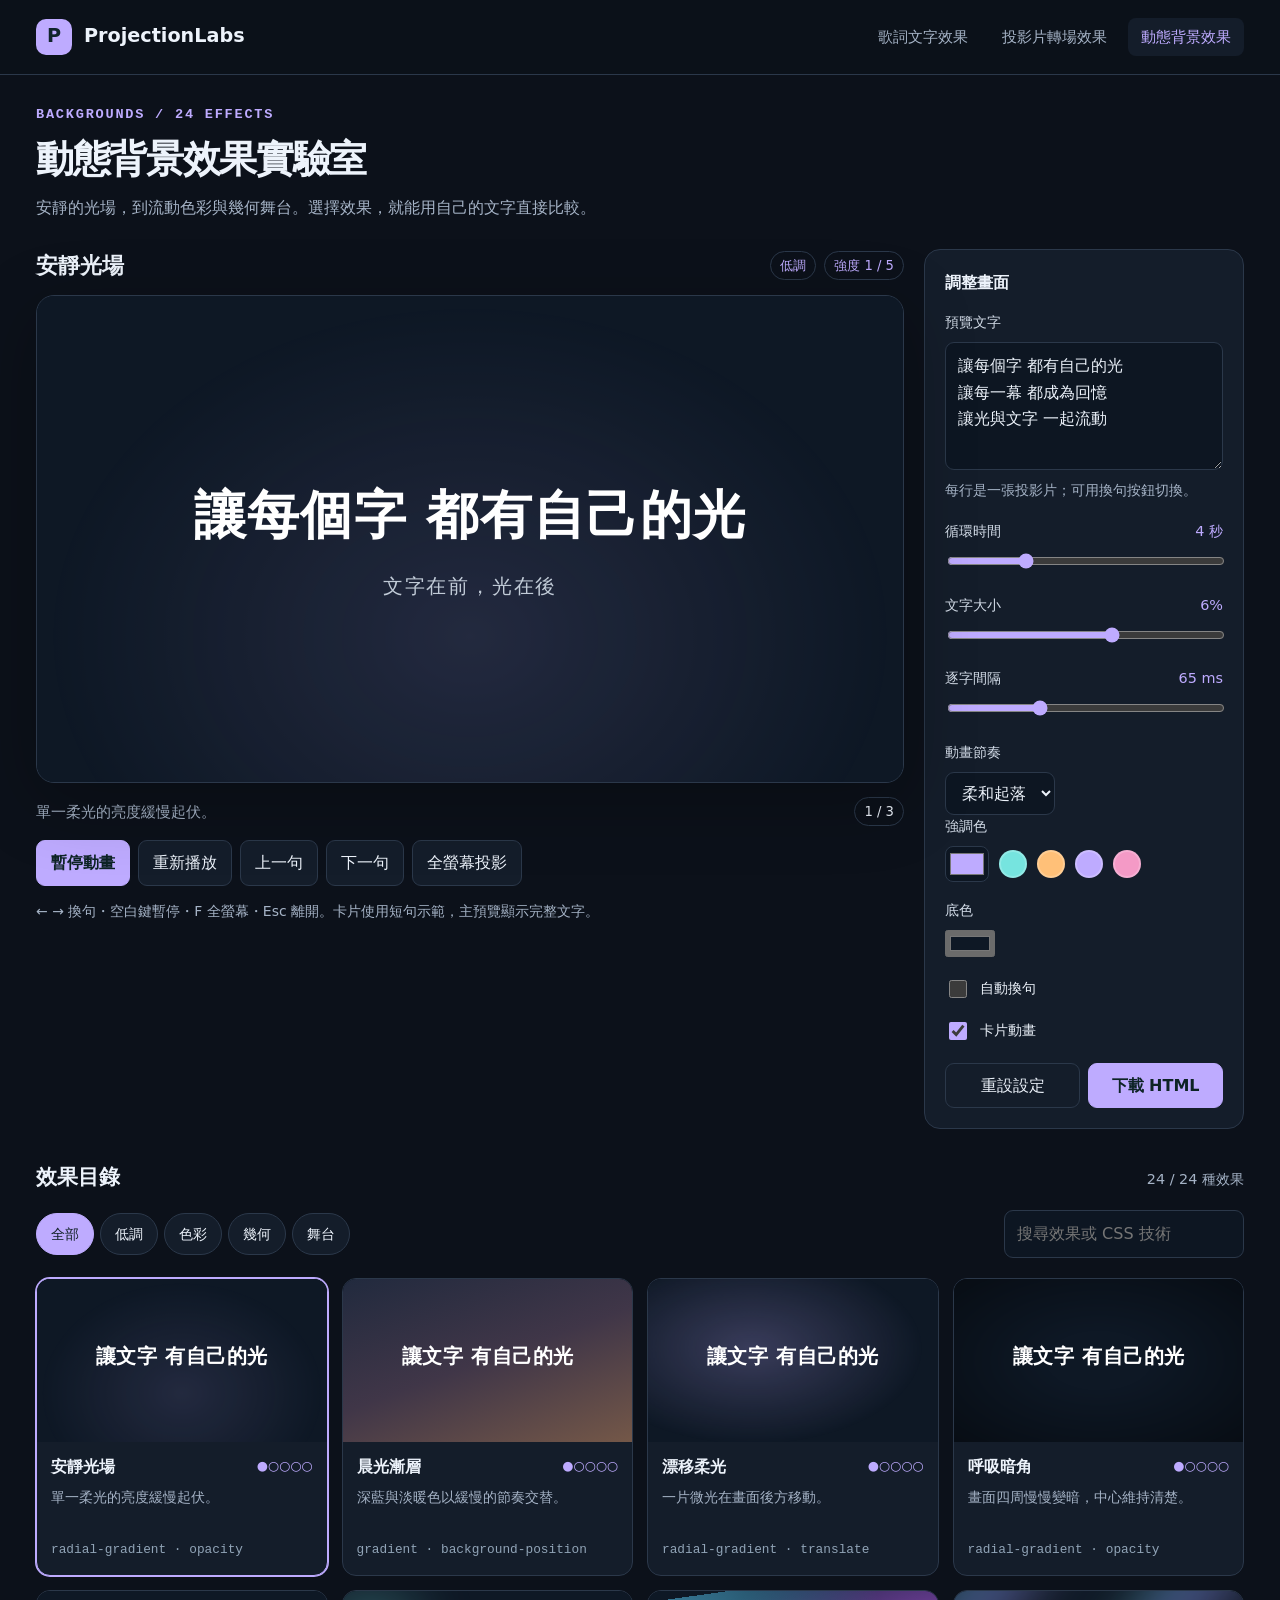
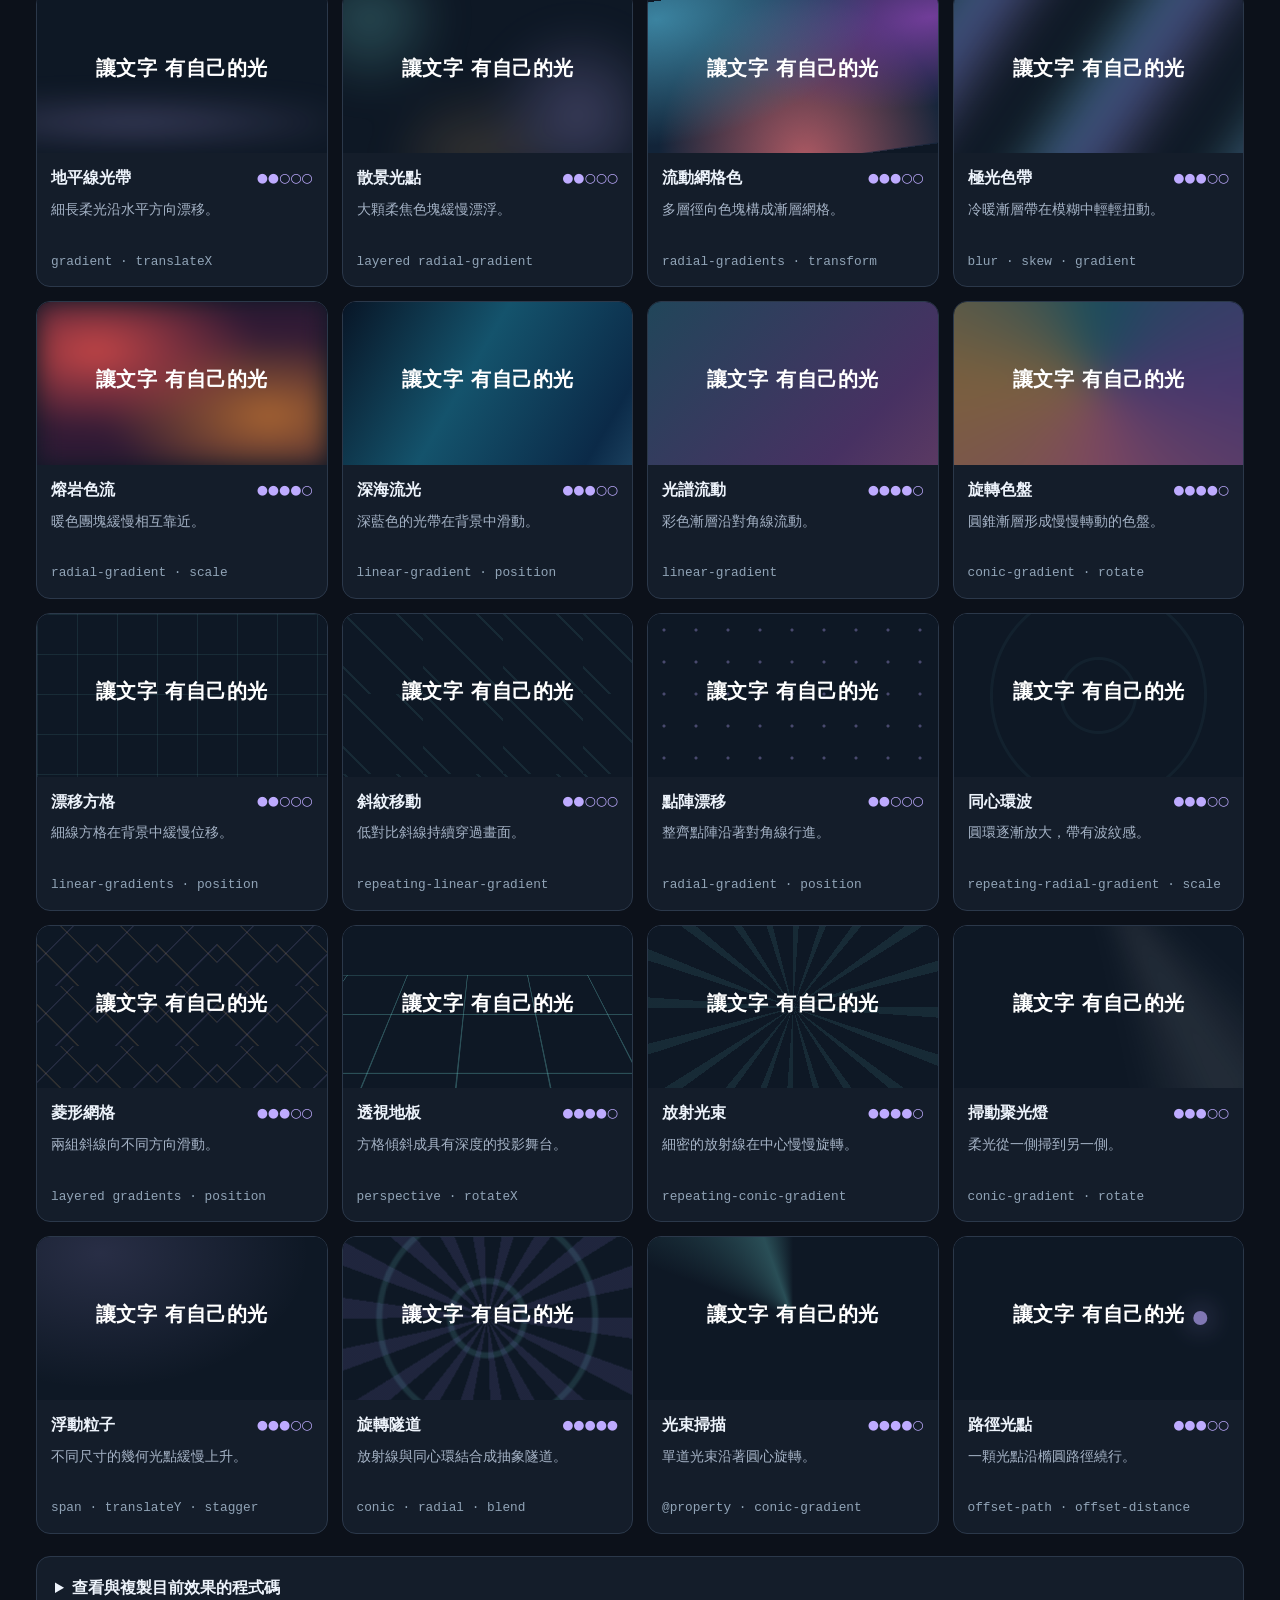
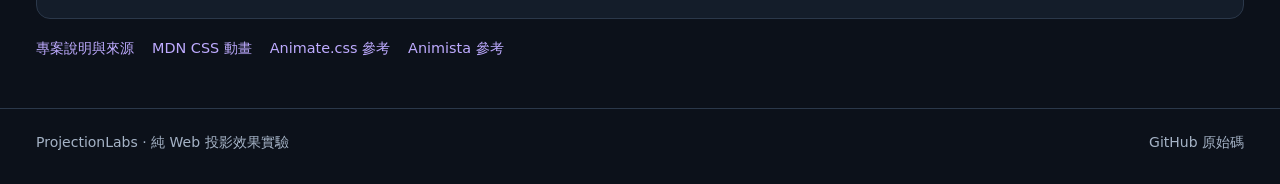
==== backgrounds/index.html @ 7e3eb034 "Add 96 Web projection effects across three independent labs" ====
<!doctype html>
<html lang="zh-Hant"><head><meta charset="utf-8"><meta name="viewport" content="width=device-width,initial-scale=1"><title>動態背景實驗室 · ProjectionLabs</title><meta name="description" content="24 種純 CSS 動態投影背景，從安靜光場、極光漸層，到透視網格、粒子與旋轉隧道。"><link rel="icon" type="image/svg+xml" href="../assets/favicon.svg"><link rel="stylesheet" href="../assets/lab.css"></head><body data-lab="backgrounds"><div id="app"></div><noscript><p>此實驗室需要啟用 JavaScript。<a href="../">回到實驗室入口</a></p></noscript><script type="module" src="../assets/lab.js"></script></body></html>
---- assets/lab.css ----
@import url('./theme.css');
.lab-layout{display:grid;grid-template-columns:minmax(0,1fr) 320px;gap:20px;align-items:start;margin-top:28px}.workbench{min-width:0}.stage{aspect-ratio:16/9;position:relative;border-radius:18px;overflow:hidden;border:1px solid var(--border);box-shadow:0 18px 70px #0004;background:#0e1825}.stage:fullscreen{width:100vw;height:100vh;aspect-ratio:auto;border:0;border-radius:0;display:grid;place-items:center;background:#05080d}.stage:fullscreen .scene{width:100%;height:100%;max-height:100vh}.stage:fullscreen .scene .words{font-size:clamp(1rem,var(--font-size,6cqw),8cqw)}.fullscreen-exit{display:none;position:absolute;right:20px;top:20px;z-index:10;background:#111a27cc;color:white;border:1px solid #667;padding:10px 15px;border-radius:10px}.stage:fullscreen .fullscreen-exit{display:block}.stage-top{display:flex;justify-content:space-between;gap:14px;align-items:center;margin-bottom:12px}.stage-top h2{margin:0;font-size:1.35rem}.stage-info{display:flex;gap:8px;align-items:center}.stage-info .badge{color:var(--accent)}.stage-caption{display:flex;justify-content:space-between;align-items:center;gap:12px;margin:14px 0}.stage-caption p{margin:0;color:var(--muted);font-size:.925rem}.stage-tools{display:flex;flex-wrap:wrap;gap:8px}.icon-btn{min-width:44px;padding:9px 12px;font-size:1rem}.settings{background:var(--panel);border:1px solid var(--border);border-radius:16px;padding:20px}.settings h2{font-size:1rem;margin:0 0 16px}.field{display:block;margin-top:17px}.field:first-of-type{margin-top:0}.field-label{display:flex;align-items:center;justify-content:space-between;gap:8px;margin-bottom:8px;font-size:.9rem;color:#d4dde9}.field-label output{color:var(--accent);font-variant-numeric:tabular-nums}.settings textarea{resize:vertical;min-height:120px;width:100%;line-height:1.65}.settings .hint{font-size:.875rem;margin:8px 0 0;color:var(--muted)}.color-row{display:flex;align-items:center;gap:10px}.color-row input[type=color]{width:44px;height:36px;padding:2px;border-radius:8px;background:var(--input);border:1px solid var(--border);cursor:pointer}.swatch{width:28px;height:28px;padding:0;border-radius:50%;border:2px solid #fff3;min-height:28px}.toggle-row{display:flex;gap:10px;align-items:center;font-size:.9rem;margin-top:18px}.toggle-row input{width:18px;height:18px;accent-color:var(--accent)}.settings-actions{display:flex;gap:8px;margin-top:20px;flex-wrap:wrap}.settings-actions button{flex:1;white-space:nowrap}.browser-note{color:#ffc078;font-size:.9rem;margin:8px 0}.browse{margin-top:32px}.browse-heading{display:flex;justify-content:space-between;align-items:baseline;gap:10px;margin-bottom:16px}.browse-heading h2{font-size:1.3rem;margin:0}.browse-heading p{color:var(--muted);margin:0;font-size:.9rem}.filter-row{display:flex;gap:12px;align-items:center;justify-content:space-between;flex-wrap:wrap;margin-bottom:20px}.categories{display:flex;gap:6px;flex-wrap:wrap}.category{border-radius:999px;padding:8px 14px;font-size:.9rem}.category[aria-pressed=true]{background:var(--accent);color:#102026;border-color:var(--accent)}.search{width:240px;max-width:100%}.effect-grid{display:grid;grid-template-columns:repeat(4,minmax(0,1fr));gap:14px}.effect-card{padding:0;text-align:left;overflow:hidden;border:1px solid var(--border);border-radius:14px;background:var(--panel);color:var(--text);cursor:pointer;transition:border-color .16s,transform .16s;min-width:0}.effect-card:hover{transform:translateY(-2px);border-color:#748093}.effect-card[aria-pressed=true]{border-color:var(--accent);box-shadow:0 0 0 1px var(--accent)}.mini-stage{aspect-ratio:16/9;overflow:hidden;position:relative;background:#0e1825}.card-body{padding:12px 14px 14px}.card-line{display:flex;align-items:center;justify-content:space-between;gap:8px}.card-line h3{font-size:1rem;margin:0}.intensity{font-size:.8rem;color:var(--accent);white-space:nowrap}.card-description{font-size:.875rem;color:var(--muted);line-height:1.65;min-height:2.9em;margin:7px 0 8px}.technique{font:400 .8rem/1.5 ui-monospace,monospace;color:#91a4b7;overflow-wrap:anywhere}.effect-card .scene{pointer-events:none}.empty{grid-column:1/-1;padding:40px;text-align:center;color:var(--muted);border:1px dashed var(--border);border-radius:14px}.export-panel{margin-top:22px;border:1px solid var(--border);border-radius:14px;background:var(--panel);padding:18px}.export-panel summary{cursor:pointer;font-size:1rem;font-weight:600}.export-panel p{color:var(--muted);font-size:.9rem;line-height:1.7}.export-panel pre{max-height:360px;overflow:auto;background:#080f19;padding:16px;border-radius:8px;font:400 .875rem/1.7 ui-monospace,monospace;white-space:pre-wrap;overflow-wrap:anywhere}.export-actions{display:flex;gap:8px;flex-wrap:wrap}.reference-links{display:flex;gap:18px;flex-wrap:wrap;margin-top:18px;font-size:.9rem}.shortcuts{font-size:.875rem;color:var(--muted);margin-top:14px;line-height:1.7}.paused .scene *,.paused .scene *::before,.paused .scene *::after{animation-play-state:paused!important}.scene.offscreen *,.scene.offscreen *::before,.scene.offscreen *::after{animation-play-state:paused!important}.toast{position:fixed;bottom:24px;left:50%;transform:translateX(-50%);background:#e4f9f5;color:#102b29;box-shadow:0 5px 30px #0005;border-radius:12px;padding:12px 20px;z-index:99;max-width:calc(100% - 32px);text-align:center}.gallery-static .mini-stage *,.gallery-static .mini-stage *::before,.gallery-static .mini-stage *::after{animation:none!important}.gallery-static .mini-stage .words,.gallery-static .mini-stage .char{opacity:1!important;transform:none!important;filter:none!important;clip-path:none!important;mask-image:none!important}.gallery-static .mini-stage .old{display:none}
@media(min-width:1500px){.effect-grid{grid-template-columns:repeat(5,minmax(0,1fr))}}
@media(max-width:1100px){.lab-layout{grid-template-columns:minmax(0,1fr) 280px}.effect-grid{grid-template-columns:repeat(3,minmax(0,1fr))}}
@media(max-width:800px){.lab-layout{grid-template-columns:1fr}.settings{display:grid;grid-template-columns:1fr 1fr;gap:0 20px}.settings h2,.settings .lyrics-field,.settings-actions,.settings .hint-wide{grid-column:1/-1}.field{margin-top:16px}.effect-grid{grid-template-columns:repeat(2,minmax(0,1fr))}.stage-caption{align-items:start;flex-direction:column}.stage-tools{width:100%}.search{width:100%}.filter-row{align-items:stretch}.stage-top{align-items:start}.stage-info{flex-wrap:wrap;justify-content:end}}
@media(max-width:420px){.effect-grid{gap:10px}.card-body{padding:10px}.card-description{display:none}.card-line{align-items:start;flex-direction:column;gap:4px}.settings{padding:16px;gap:0 12px}.stage-top h2{font-size:1.1rem}.stage-info .badge{font-size:.75rem}.category{padding:8px 11px}}
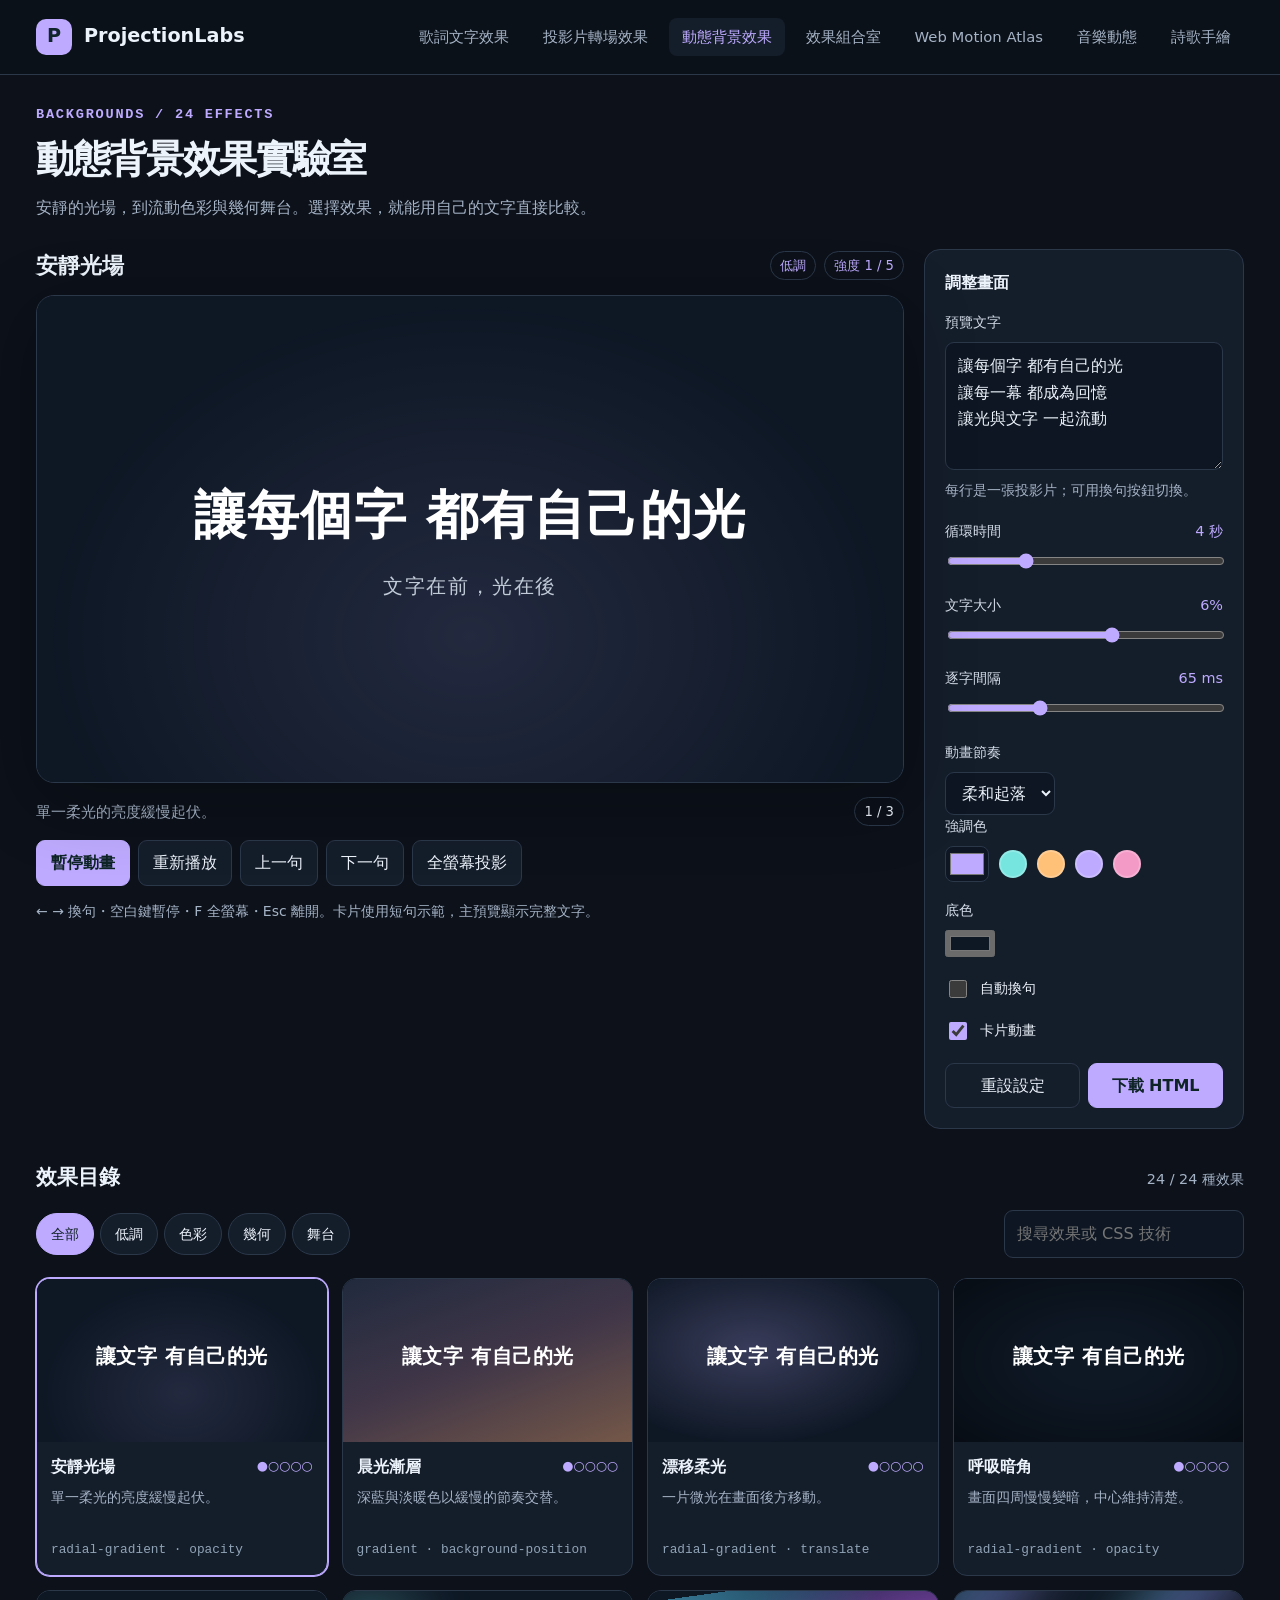
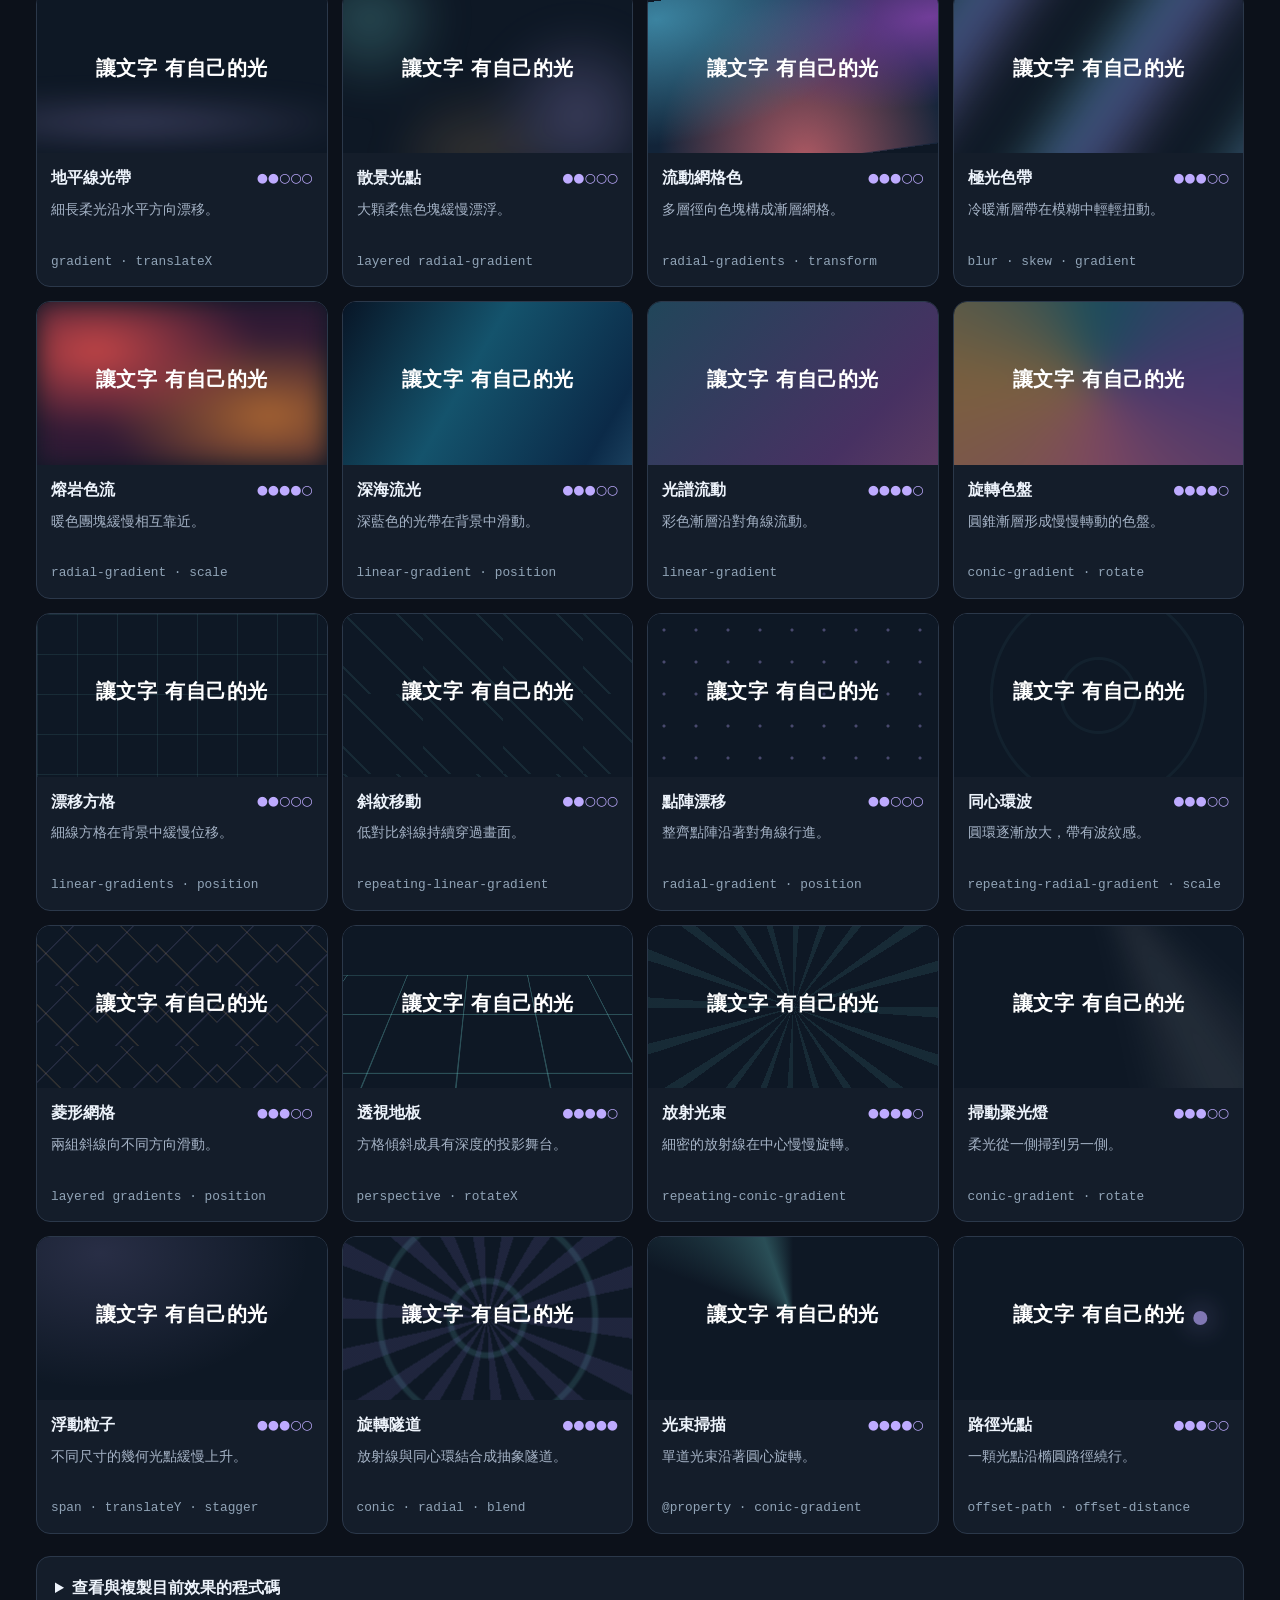
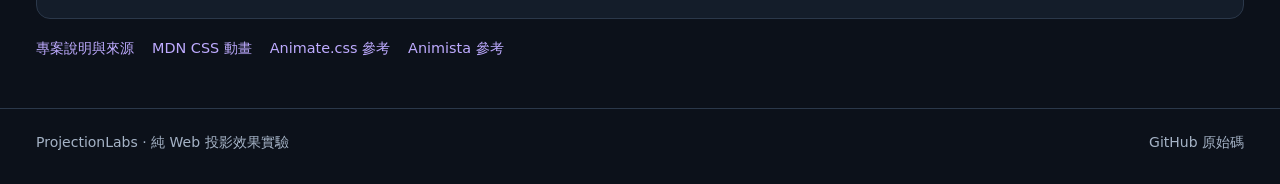
==== commit e4f31eab: "Migrate Motion Composer, Web Motion Atlas, music and ink-song labs; exclude FreeShow" ====
--- a/backgrounds/index.html
+++ b/backgrounds/index.html
@@ -1,2 +1,2 @@
 <!doctype html>
-<html lang="zh-Hant"><head><meta charset="utf-8"><meta name="viewport" content="width=device-width,initial-scale=1"><title>動態背景實驗室 · ProjectionLabs</title><meta name="description" content="24 種純 CSS 動態投影背景，從安靜光場、極光漸層，到透視網格、粒子與旋轉隧道。"><link rel="icon" type="image/svg+xml" href="../assets/favicon.svg"><link rel="stylesheet" href="../assets/lab.css"></head><body data-lab="backgrounds"><div id="app"></div><noscript><p>此實驗室需要啟用 JavaScript。<a href="../">回到實驗室入口</a></p></noscript><script type="module" src="../assets/lab.js"></script></body></html>
+<html lang="zh-Hant"><head><meta charset="utf-8"><meta name="viewport" content="width=device-width,initial-scale=1"><title>動態背景實驗室 · ProjectionLabs</title><meta name="description" content="24 種純 CSS 動態投影背景，從安靜光場、極光漸層，到透視網格、粒子與旋轉隧道。"><link rel="icon" type="image/svg+xml" href="../assets/favicon.svg"><link rel="stylesheet" href="../assets/lab.css?v=20261011-2"></head><body data-lab="backgrounds"><div id="app"></div><noscript><p>此實驗室需要啟用 JavaScript。<a href="../">回到實驗室入口</a></p></noscript><script type="module" src="../assets/lab.js?v=20261011-3"></script></body></html>
--- a/assets/lab.css
+++ b/assets/lab.css
@@ -1,5 +1,6 @@
 @import url('./theme.css');
 .lab-layout{display:grid;grid-template-columns:minmax(0,1fr) 320px;gap:20px;align-items:start;margin-top:28px}.workbench{min-width:0}.stage{aspect-ratio:16/9;position:relative;border-radius:18px;overflow:hidden;border:1px solid var(--border);box-shadow:0 18px 70px #0004;background:#0e1825}.stage:fullscreen{width:100vw;height:100vh;aspect-ratio:auto;border:0;border-radius:0;display:grid;place-items:center;background:#05080d}.stage:fullscreen .scene{width:100%;height:100%;max-height:100vh}.stage:fullscreen .scene .words{font-size:clamp(1rem,var(--font-size,6cqw),8cqw)}.fullscreen-exit{display:none;position:absolute;right:20px;top:20px;z-index:10;background:#111a27cc;color:white;border:1px solid #667;padding:10px 15px;border-radius:10px}.stage:fullscreen .fullscreen-exit{display:block}.stage-top{display:flex;justify-content:space-between;gap:14px;align-items:center;margin-bottom:12px}.stage-top h2{margin:0;font-size:1.35rem}.stage-info{display:flex;gap:8px;align-items:center}.stage-info .badge{color:var(--accent)}.stage-caption{display:flex;justify-content:space-between;align-items:center;gap:12px;margin:14px 0}.stage-caption p{margin:0;color:var(--muted);font-size:.925rem}.stage-tools{display:flex;flex-wrap:wrap;gap:8px}.icon-btn{min-width:44px;padding:9px 12px;font-size:1rem}.settings{background:var(--panel);border:1px solid var(--border);border-radius:16px;padding:20px}.settings h2{font-size:1rem;margin:0 0 16px}.field{display:block;margin-top:17px}.field:first-of-type{margin-top:0}.field-label{display:flex;align-items:center;justify-content:space-between;gap:8px;margin-bottom:8px;font-size:.9rem;color:#d4dde9}.field-label output{color:var(--accent);font-variant-numeric:tabular-nums}.settings textarea{resize:vertical;min-height:120px;width:100%;line-height:1.65}.settings .hint{font-size:.875rem;margin:8px 0 0;color:var(--muted)}.color-row{display:flex;align-items:center;gap:10px}.color-row input[type=color]{width:44px;height:36px;padding:2px;border-radius:8px;background:var(--input);border:1px solid var(--border);cursor:pointer}.swatch{width:28px;height:28px;padding:0;border-radius:50%;border:2px solid #fff3;min-height:28px}.toggle-row{display:flex;gap:10px;align-items:center;font-size:.9rem;margin-top:18px}.toggle-row input{width:18px;height:18px;accent-color:var(--accent)}.settings-actions{display:flex;gap:8px;margin-top:20px;flex-wrap:wrap}.settings-actions button{flex:1;white-space:nowrap}.browser-note{color:#ffc078;font-size:.9rem;margin:8px 0}.browse{margin-top:32px}.browse-heading{display:flex;justify-content:space-between;align-items:baseline;gap:10px;margin-bottom:16px}.browse-heading h2{font-size:1.3rem;margin:0}.browse-heading p{color:var(--muted);margin:0;font-size:.9rem}.filter-row{display:flex;gap:12px;align-items:center;justify-content:space-between;flex-wrap:wrap;margin-bottom:20px}.categories{display:flex;gap:6px;flex-wrap:wrap}.category{border-radius:999px;padding:8px 14px;font-size:.9rem}.category[aria-pressed=true]{background:var(--accent);color:#102026;border-color:var(--accent)}.search{width:240px;max-width:100%}.effect-grid{display:grid;grid-template-columns:repeat(4,minmax(0,1fr));gap:14px}.effect-card{padding:0;text-align:left;overflow:hidden;border:1px solid var(--border);border-radius:14px;background:var(--panel);color:var(--text);cursor:pointer;transition:border-color .16s,transform .16s;min-width:0}.effect-card:hover{transform:translateY(-2px);border-color:#748093}.effect-card[aria-pressed=true]{border-color:var(--accent);box-shadow:0 0 0 1px var(--accent)}.mini-stage{aspect-ratio:16/9;overflow:hidden;position:relative;background:#0e1825}.card-body{padding:12px 14px 14px}.card-line{display:flex;align-items:center;justify-content:space-between;gap:8px}.card-line h3{font-size:1rem;margin:0}.intensity{font-size:.8rem;color:var(--accent);white-space:nowrap}.card-description{font-size:.875rem;color:var(--muted);line-height:1.65;min-height:2.9em;margin:7px 0 8px}.technique{font:400 .8rem/1.5 ui-monospace,monospace;color:#91a4b7;overflow-wrap:anywhere}.effect-card .scene{pointer-events:none}.empty{grid-column:1/-1;padding:40px;text-align:center;color:var(--muted);border:1px dashed var(--border);border-radius:14px}.export-panel{margin-top:22px;border:1px solid var(--border);border-radius:14px;background:var(--panel);padding:18px}.export-panel summary{cursor:pointer;font-size:1rem;font-weight:600}.export-panel p{color:var(--muted);font-size:.9rem;line-height:1.7}.export-panel pre{max-height:360px;overflow:auto;background:#080f19;padding:16px;border-radius:8px;font:400 .875rem/1.7 ui-monospace,monospace;white-space:pre-wrap;overflow-wrap:anywhere}.export-actions{display:flex;gap:8px;flex-wrap:wrap}.reference-links{display:flex;gap:18px;flex-wrap:wrap;margin-top:18px;font-size:.9rem}.shortcuts{font-size:.875rem;color:var(--muted);margin-top:14px;line-height:1.7}.paused .scene *,.paused .scene *::before,.paused .scene *::after{animation-play-state:paused!important}.scene.offscreen *,.scene.offscreen *::before,.scene.offscreen *::after{animation-play-state:paused!important}.toast{position:fixed;bottom:24px;left:50%;transform:translateX(-50%);background:#e4f9f5;color:#102b29;box-shadow:0 5px 30px #0005;border-radius:12px;padding:12px 20px;z-index:99;max-width:calc(100% - 32px);text-align:center}.gallery-static .mini-stage *,.gallery-static .mini-stage *::before,.gallery-static .mini-stage *::after{animation:none!important}.gallery-static .mini-stage .words,.gallery-static .mini-stage .char{opacity:1!important;transform:none!important;filter:none!important;clip-path:none!important;mask-image:none!important}.gallery-static .mini-stage .old{display:none}
+.stage.is-expanded{position:fixed;inset:0;width:100vw;height:100dvh;aspect-ratio:auto;border:0;border-radius:0;z-index:100;background:#05080d}.stage.is-expanded .fullscreen-exit{display:block}body.projection-expanded{overflow:hidden}
 @media(min-width:1500px){.effect-grid{grid-template-columns:repeat(5,minmax(0,1fr))}}
 @media(max-width:1100px){.lab-layout{grid-template-columns:minmax(0,1fr) 280px}.effect-grid{grid-template-columns:repeat(3,minmax(0,1fr))}}
 @media(max-width:800px){.lab-layout{grid-template-columns:1fr}.settings{display:grid;grid-template-columns:1fr 1fr;gap:0 20px}.settings h2,.settings .lyrics-field,.settings-actions,.settings .hint-wide{grid-column:1/-1}.field{margin-top:16px}.effect-grid{grid-template-columns:repeat(2,minmax(0,1fr))}.stage-caption{align-items:start;flex-direction:column}.stage-tools{width:100%}.search{width:100%}.filter-row{align-items:stretch}.stage-top{align-items:start}.stage-info{flex-wrap:wrap;justify-content:end}}
